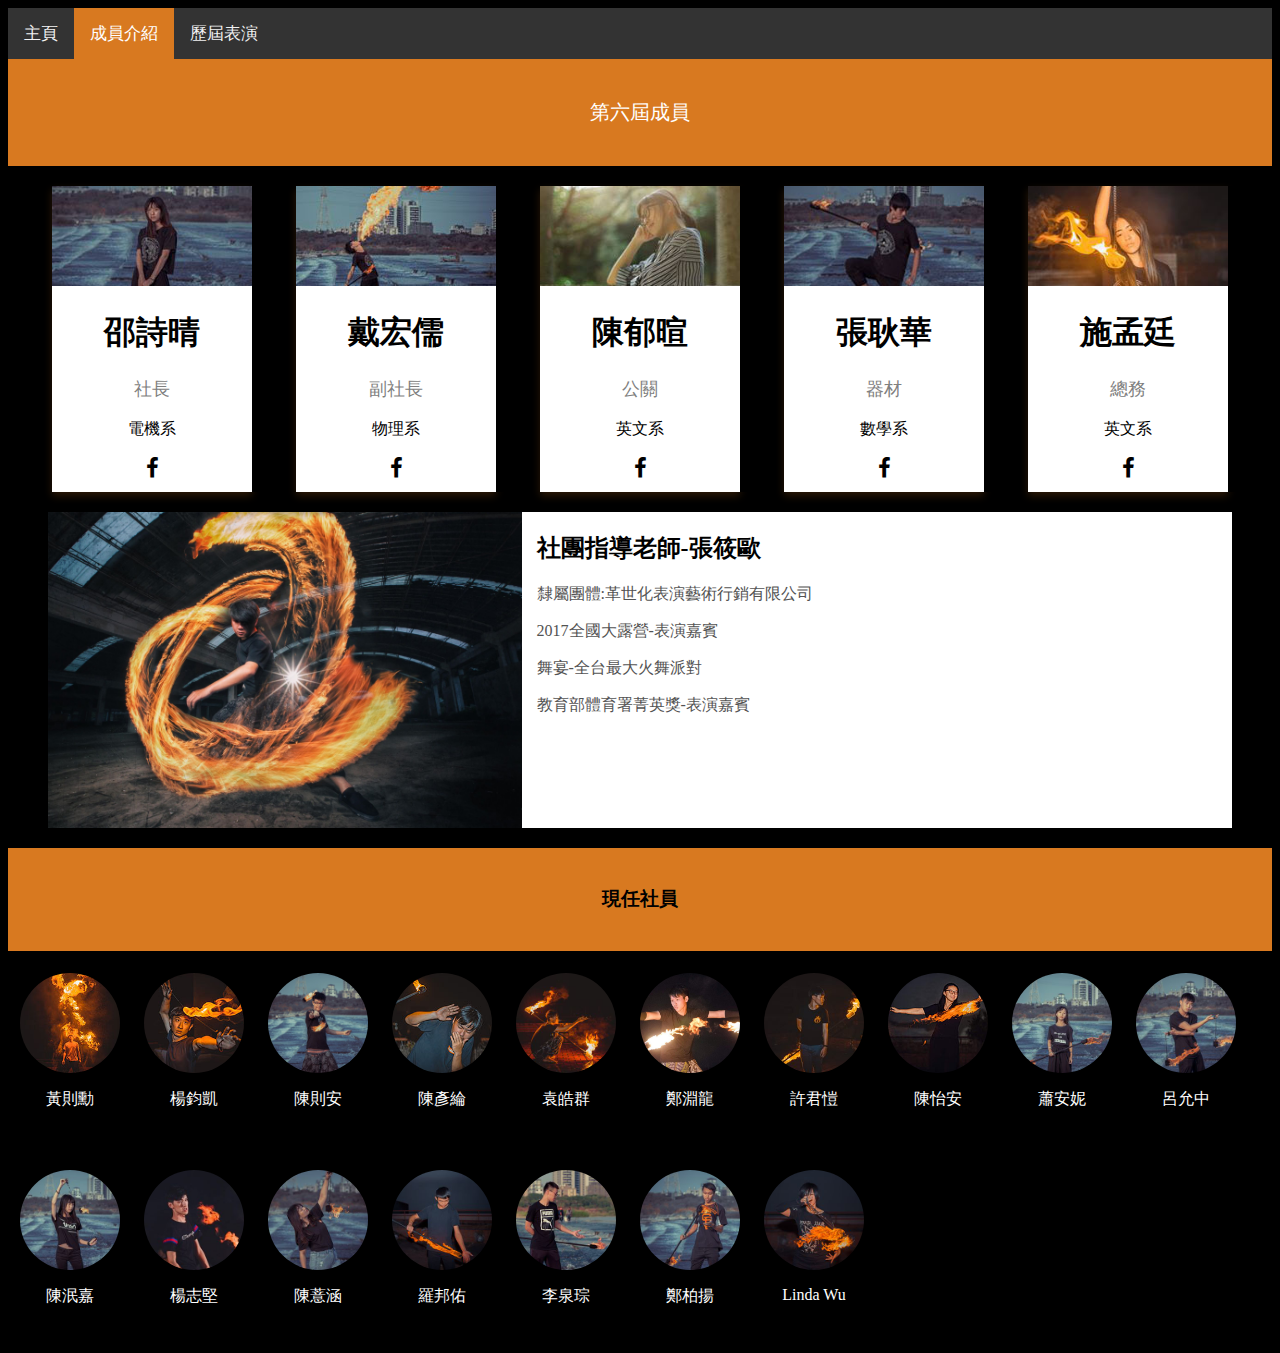
==== meb.html @ eed45699 "新增meb和show" ====
<!DOCTYPE html>
<html lang="zh">
<head>
    <meta charset="UTF-8">
    <meta name="viewport" content="width=device-width, initial-scale=1.0">
    <title>白沙火舞社</title>
    <link rel="stylesheet" href="./stylemeb.css">
</head>
<body>
    <div class="topnav">
        <a href="./index.html">主頁</a>
        <a class="active" href="./meb.html">成員介紹</a>
        <a href="./show.html">歷屆表演</a>
    </div>

    <!-- Add icon library -->
    <link rel="stylesheet" href="https://cdnjs.cloudflare.com/ajax/libs/font-awesome/4.7.0/css/font-awesome.min.css">
    
    <div class="header">
        <p>第六屆成員</p>
    </div>

    <div class="row">
    <div class="black"></div>
    <div class="card">
        <img src="./img/6m1.jpg" alt="邵詩晴" style="width: 100%">
        <h1>邵詩晴</h1>
        <p class="title">社長</p>
        <p>電機系</p>
        <a href="https://www.facebook.com/profile.php?id=100001339962962" target="_blank"><i class="fa fa-facebook"></i></a>
    </div>
    <div class="black"></div>
    <div class="card">
        <img src="./img/6m2.jpg" alt="戴宏儒" style="width: 100%">
        <h1>戴宏儒</h1>
        <p class="title">副社長</p>
        <p>物理系</p>
        <a href="https://www.facebook.com/profile.php?id=100000763836531" target="_blank"><i class="fa fa-facebook"></i></a>
    </div>
    <div class="black"></div>
    <div class="card">
        <img src="./img/6m3.jpg" alt="陳郁暄" style="width: 100%">
        <h1>陳郁暄</h1>
        <p class="title">公關</p>
        <p>英文系</p>
        <a href="https://www.facebook.com/profile.php?id=100004096608696" target="_blank"><i class="fa fa-facebook"></i></a>
    </div>
    <div class="black"></div>
    <div class="card">
        <img src="./img/6m4.jpg" alt="張耿華" style="width: 100%">
        <h1>張耿華</h1>
        <p class="title">器材</p>
        <p>數學系</p>
        <a href="https://www.facebook.com/profile.php?id=100007267560516" target="_blank"><i class="fa fa-facebook"></i></a>
    </div>
    <div class="black"></div>
    <div class="card">
        <img src="./img/6m5.jpg" alt="施孟廷" style="width: 100%">
        <h1>施孟廷</h1>
        <p class="title">總務</p>
        <p>英文系</p>
        <a href="https://www.facebook.com/profile.php?id=100002459927737" target="_blank"><i class="fa fa-facebook"></i></a>
    </div>
    <div class="black"></div>
    </div>

    <div class="row2">
        <div class="side">
            <img alt="張筱歐" src="./img/tch.jpg" class="image">
        </div>
        <div class="main">
            <h2>社團指導老師-張筱歐</h2>
            <p>隸屬團體:革世化表演藝術行銷有限公司</p>
            <p>2017全國大露營-表演嘉賓</p>
            <p>舞宴-全台最大火舞派對</p>
            <p>教育部體育署菁英獎-表演嘉賓</p>
        </div>
    </div>

    <div class="header2">
        <h3>現任社員</h3>
    </div>

    <div class="row3">
        <div class="meb">
            <img alt="黃則勳" src="./img/now1.jpg" class="image2">
            <p>黃則勳</p>
        </div>
        <div class="meb">
            <img alt="楊鈞凱" src="./img/now2.jpg" class="image2">
            <p>楊鈞凱</p>
        </div>
        <div class="meb">
            <img alt="陳則安" src="./img/now3.jpg" class="image2">
            <p>陳則安</p>
        </div>
        <div class="meb">
            <img alt="陳彥綸" src="./img/now4.jpg" class="image2">
            <p>陳彥綸</p>
        </div>
        <div class="meb">
            <img alt="袁皓群" src="./img/now5.jpg" class="image2">
            <p>袁皓群</p>
        </div>
        <div class="meb">
            <img alt="鄭淵龍" src="./img/now6.jpg" class="image2">
            <p>鄭淵龍</p>
        </div>
        <div class="meb">
            <img alt="許君愷" src="./img/now7.jpg" class="image2">
            <p>許君愷</p>
        </div>
        <div class="meb">
            <img alt="陳怡安" src="./img/now8.jpg" class="image2">
            <p>陳怡安</p>
        </div>
        <div class="meb">
            <img alt="蕭安妮" src="./img/now9.jpg" class="image2">
            <p>蕭安妮</p>
        </div>
        <div class="meb">
            <img alt="呂允中" src="./img/now10.jpg" class="image2">
            <p>呂允中</p>
        </div>
        <div class="meb">
            <img alt="陳泯嘉" src="./img/now11.jpg" class="image2">
            <p>陳泯嘉</p>
        </div>
        <div class="meb">
            <img alt="楊志堅" src="./img/now12.jpg" class="image2">
            <p>楊志堅</p>
        </div>
        <div class="meb">
            <img alt="陳薏涵" src="./img/now13.jpg" class="image2">
            <p>陳薏涵</p>
        </div>
        <div class="meb">
            <img alt="羅邦佑" src="./img/now14.jpg" class="image2">
            <p>羅邦佑</p>
        </div>
        <div class="meb">
            <img alt="李泉琮" src="./img/now15.jpg" class="image2">
            <p>李泉琮</p>
        </div>
        <div class="meb">
            <img alt="鄭柏揚" src="./img/now16.jpg" class="image2">
            <p>鄭柏揚</p>
        </div>
        <div class="meb">
            <img alt="Linda Wu" src="./img/now17.jpg" class="image2">
            <p>Linda Wu</p>
        </div>
    </div>
</body>
</html>
---- stylemeb.css ----
/*Black Background*/
body {
    background-color: black;
  }
  
  /* Add a black background color to the top navigation */
  .topnav {
      background-color: #333;
      overflow: hidden;
    }
    
  /* Style the links inside the navigation bar */
    .topnav a {
      float: left;
      color: #f2f2f2;
      font-family: "Microsoft JhengHei";
      text-align: center;
      padding: 14px 16px;
      text-decoration: none;
      font-size: 17px;
    }
    
  /* Change the color of links on hover */
    .topnav a:hover {
      background-color: #ddd;
      color: black;
    }
    
  /* Add a color to the active/current link */
    .topnav a.active {
      background-color: rgb(216, 121, 32);
      color: white;
    }
  
    /* 第六屆 */
  * {
    box-sizing: border-box;
  }
  
  .header {
    padding: 20px; /* some padding */
    text-align: center; /* center the text */
    background: rgb(216, 121, 32); /* green background */
    font-family: "Microsoft JhengHei";
  }
  
  .header p {
    font-size: 20px;
    color: rgb(255, 255, 255);
  }
  
  /* 第六屆 */
  .row {
    display: flex;
    flex-wrap: wrap;
    background-color: black;
    padding-top: 20px;
  }
    
    .black{
      flex: 10px;
      background-color: black;
    }
  
    .card {
      flex: 20%;
      box-shadow: 0 4px 8px 0 rgba(216, 121, 32, 0.2);
      background-color: white;
      max-width: 200px;
      margin: auto;
      text-align: center;
      padding-bottom: 10px;
      font-family: "Microsoft JhengHei";
    }
    
    .title {
      color: grey;
      font-size: 18px;
    }
    
    .card a {
      text-decoration: none;
      font-size: 22px;
      color: black;
    }
  
    /*筱歐*/
    * {
      box-sizing: border-box;
    }
  
    .row2 {
      display: flex;
      flex-wrap: wrap;
      background-color: black;
      padding: 20px 40px;
    }
  
    .side{
      flex: 40%;
      background-color: white;
    }
  
    .side .image {
      display: block;
      width: 100%;
      height: auto;
    }
  
    .main{
      flex: 60%;
      background-color: white;
      padding-left: 15px;
      color: rgb(0, 0, 0);
      font-family: "Microsoft JhengHei";
    }
  
    .main p{
      color: rgb(83, 83, 83);
      font-family: "Microsoft JhengHei";
    }
  
    /*現任社員*/
    .header2 {
      padding: 20px; /* some padding */
      text-align: center; /* center the text */
      background: rgb(216, 121, 32); /* green background */
      font-family: "Microsoft JhengHei";
    }
  
    .row3{
      background-color: black;
      display: flex;
      flex-wrap: wrap;
    }
  
    .meb{
      max-width: 100px;
      margin: 12px;
      padding: 10px 0px;
      background-color: black;
      color: white;
      font-family: "Microsoft JhengHei";
    }
  
    .image2{
      vertical-align: middle;
      width: 100px;
      height: 100px;
      border-radius: 50%;
    }
  
    .meb p{
      text-align: center;
    }
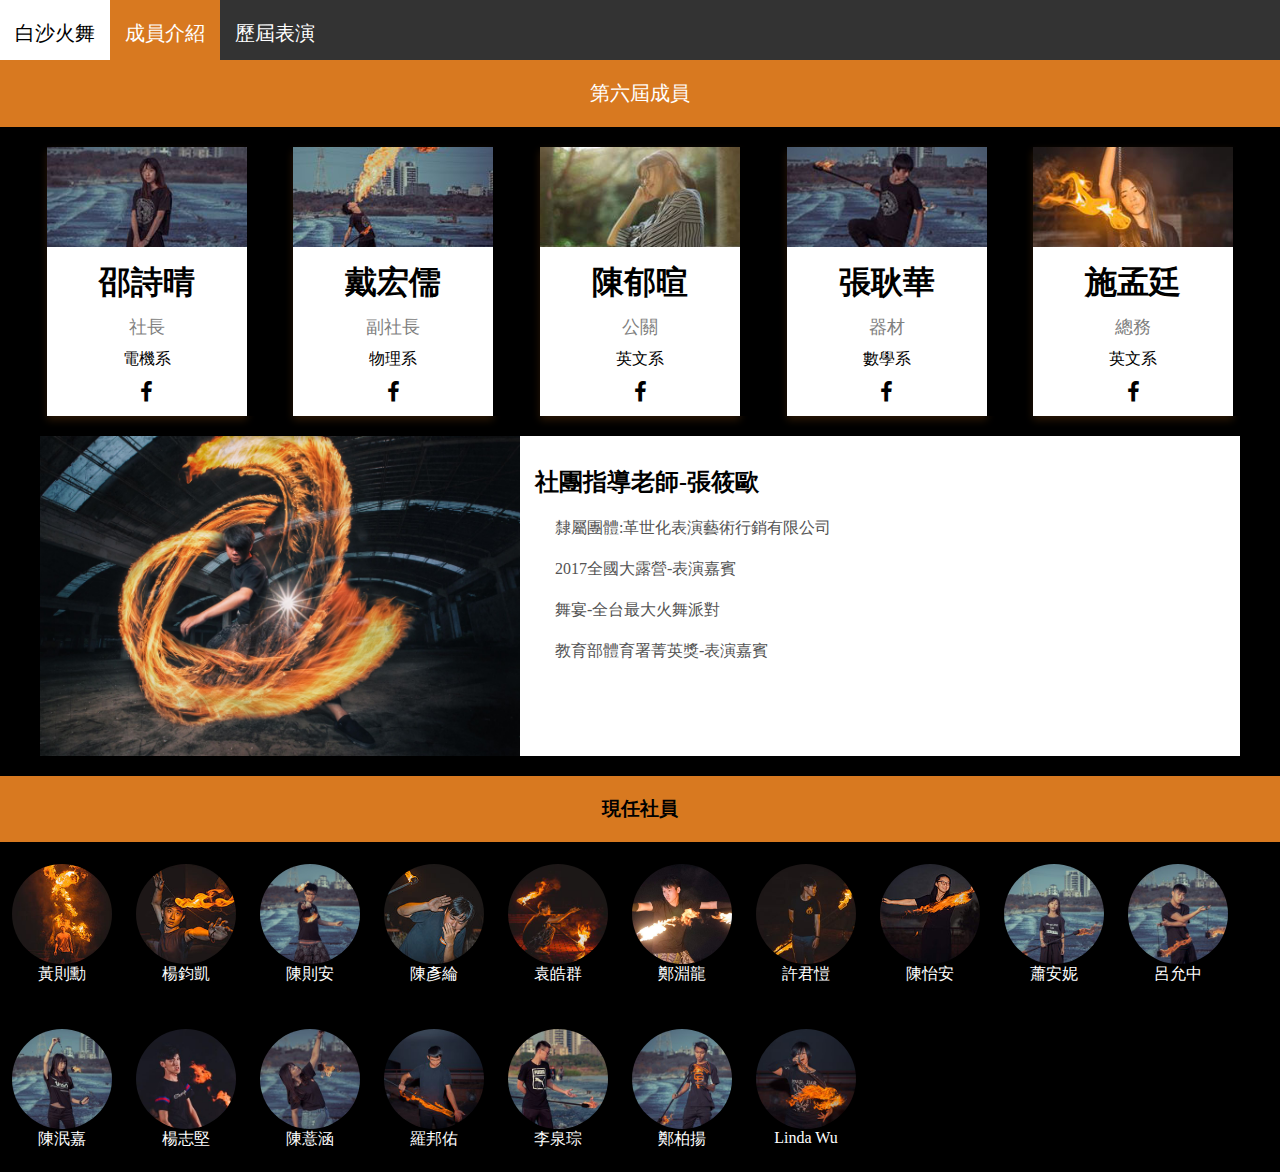
==== commit 33a82ff1: "Ver2" ====
--- a/meb.html
+++ b/meb.html
@@ -7,11 +7,12 @@
     <link rel="stylesheet" href="./stylemeb.css">
 </head>
 <body>
-    <div class="topnav">
-        <a href="./index.html">主頁</a>
-        <a class="active" href="./meb.html">成員介紹</a>
-        <a href="./show.html">歷屆表演</a>
-    </div>
+    <!-- bar -->
+    <nav>
+        <a href="./index.html">白沙火舞</a>
+        <a class="act" href="./meb.html">成員介紹</a>
+        <a href="">歷屆表演</a>
+    </nav>
 
     <!-- Add icon library -->
     <link rel="stylesheet" href="https://cdnjs.cloudflare.com/ajax/libs/font-awesome/4.7.0/css/font-awesome.min.css">
--- a/stylemeb.css
+++ b/stylemeb.css
@@ -1,36 +1,40 @@
+*{
+  margin: 0;
+  padding: 0;
+}
+
 /*Black Background*/
 body {
     background-color: black;
   }
   
-  /* Add a black background color to the top navigation */
-  .topnav {
-      background-color: #333;
-      overflow: hidden;
-    }
-    
-  /* Style the links inside the navigation bar */
-    .topnav a {
-      float: left;
-      color: #f2f2f2;
-      font-family: "Microsoft JhengHei";
-      text-align: center;
-      padding: 14px 16px;
-      text-decoration: none;
-      font-size: 17px;
-    }
-    
-  /* Change the color of links on hover */
-    .topnav a:hover {
-      background-color: #ddd;
-      color: black;
-    }
-    
-  /* Add a color to the active/current link */
-    .topnav a.active {
-      background-color: rgb(216, 121, 32);
-      color: white;
-    }
+  /* for bar */
+nav {
+  background-color: #333333;
+  overflow: hidden;
+  height: 60px;
+  border: 0.05 solid rgba(0, 0, 0, 0);
+}
+
+nav a {
+  float: left;
+  text-align: center;
+  padding: 20px 15px;
+  text-decoration: none;
+  font-size: 20px;
+  transition: 0.5s;
+  color: white;
+}
+
+nav a:hover {
+  background-color: white;
+  color: black;
+}
+
+nav a.act {
+  background-color: rgb(216, 121, 32);
+  color: white;
+}
   
     /* 第六屆 */
   * {
@@ -73,6 +77,18 @@
       font-family: "Microsoft JhengHei";
     }
     
+    .card img{
+      height: auto;
+    }
+
+    .card h1{
+      margin: 10px;
+    }
+
+    .card p{
+      margin: 10px;
+    }
+
     .title {
       color: grey;
       font-size: 18px;
@@ -110,7 +126,7 @@
     .main{
       flex: 60%;
       background-color: white;
-      padding-left: 15px;
+      padding: 30px 15px;
       color: rgb(0, 0, 0);
       font-family: "Microsoft JhengHei";
     }
@@ -118,6 +134,7 @@
     .main p{
       color: rgb(83, 83, 83);
       font-family: "Microsoft JhengHei";
+      margin: 20px;
     }
   
     /*現任社員*/
